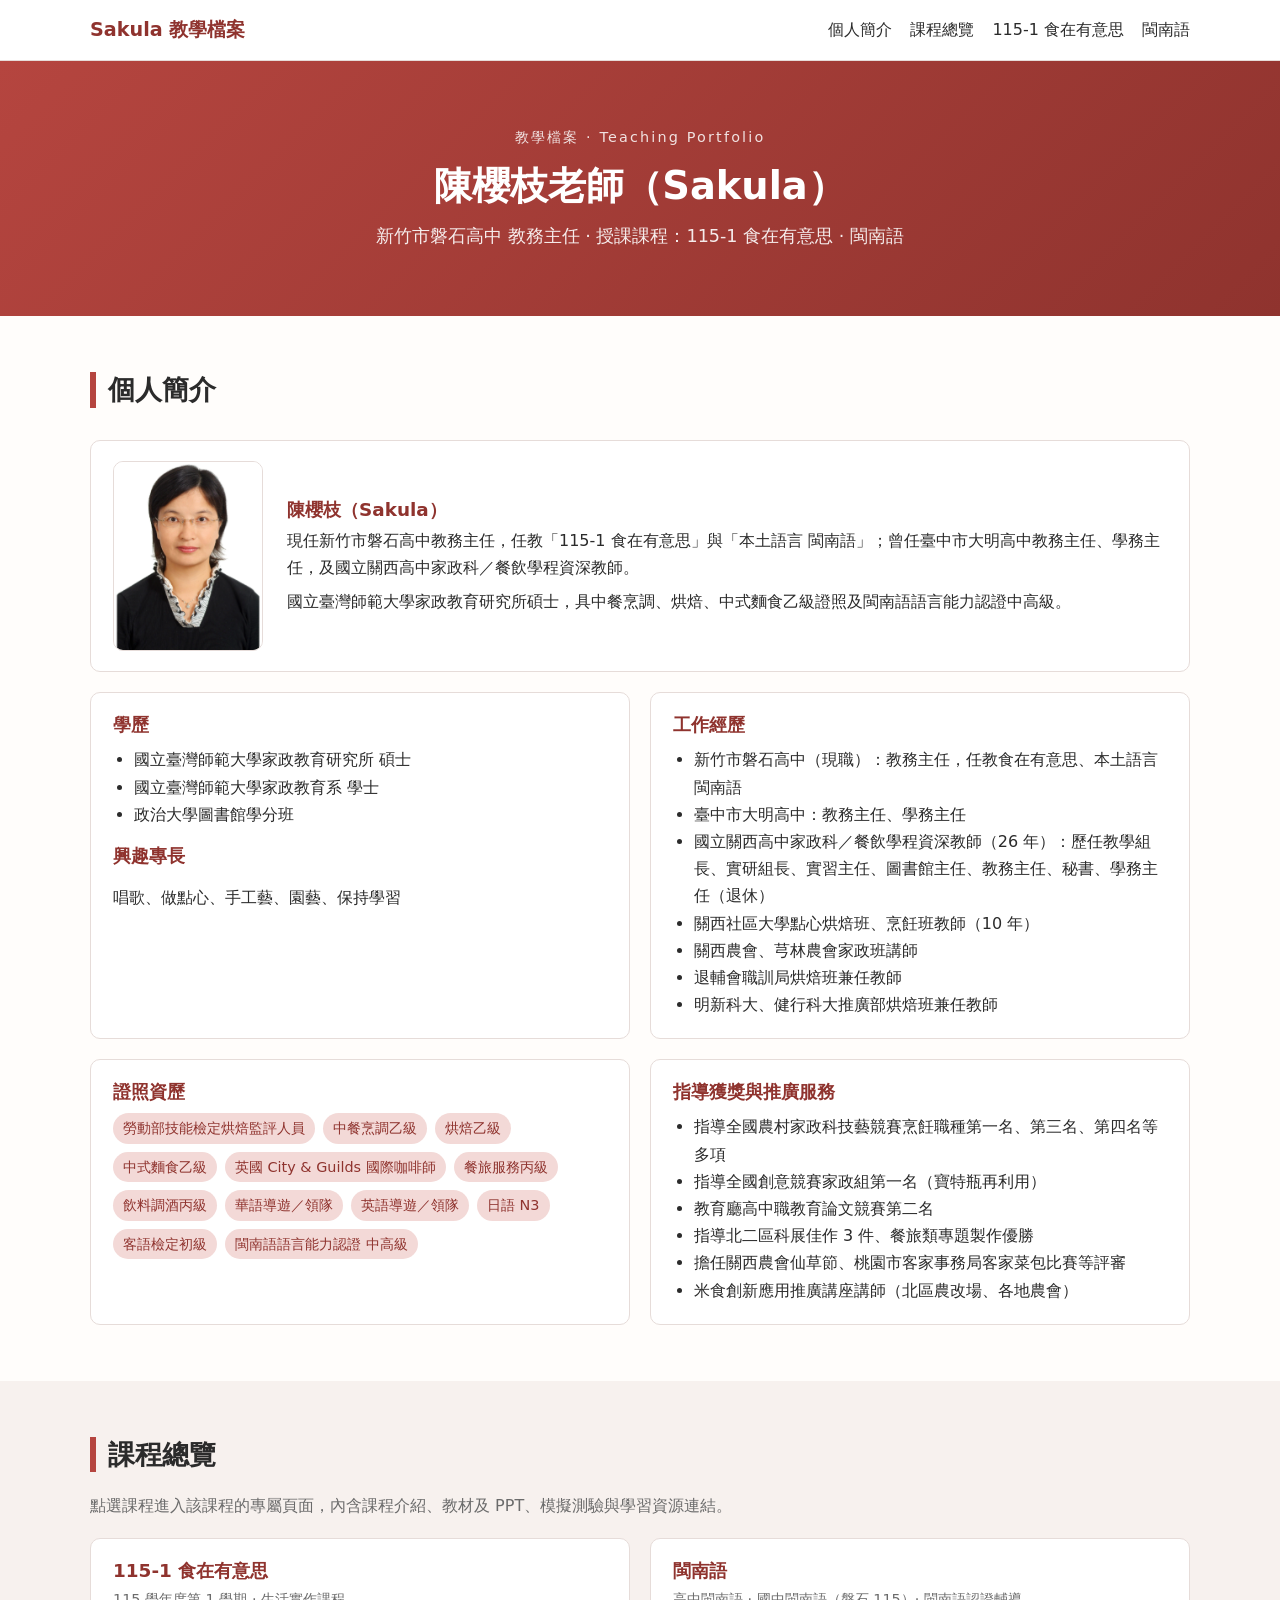
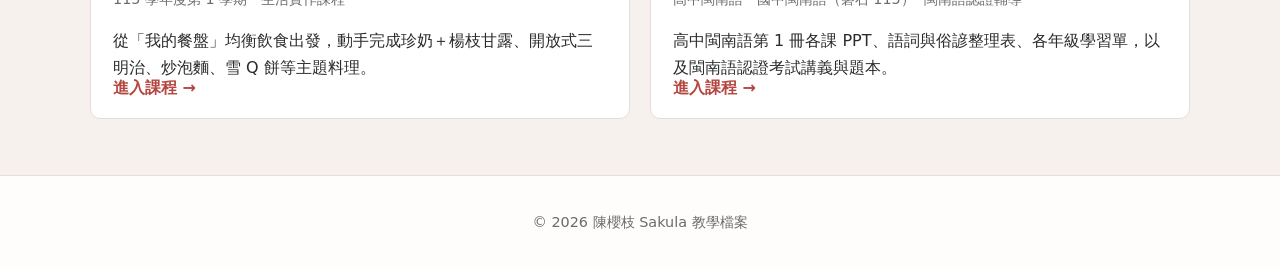
==== site/index.html @ 38aab3a3 "網站頁面" ====
<!DOCTYPE html>
<html lang="zh-Hant">
<head>
  <meta charset="UTF-8">
  <meta name="viewport" content="width=device-width, initial-scale=1.0">
  <title>Sakula 教學檔案網站｜陳櫻枝老師</title>
  <link rel="stylesheet" href="style.css">
</head>
<body data-page="home">

  <header class="site-header">
    <div class="container header-inner">
      <a class="brand" href="index.html">Sakula 教學檔案</a>
      <button class="nav-toggle" id="navToggle" aria-label="開啟選單">☰</button>
      <nav class="site-nav" id="siteNav">
        <a href="index.html#about">個人簡介</a>
        <a href="index.html#courses">課程總覽</a>
        <a href="food.html">115-1 食在有意思</a>
        <a href="taiwanese.html">閩南語</a>
      </nav>
    </div>
  </header>

  <main id="top">

    <section class="hero">
      <div class="container">
        <p class="hero-kicker">教學檔案 · Teaching Portfolio</p>
        <h1>陳櫻枝老師（Sakula）</h1>
        <p class="hero-sub">新竹市磐石高中 教務主任 · 授課課程：115-1 食在有意思 · 閩南語</p>
      </div>
    </section>

    <!-- 個人簡介 -->
    <section id="about" class="section">
      <div class="container">
        <h2>個人簡介</h2>
        <div class="profile card">
          <img class="profile-photo" src="photo.png" alt="陳櫻枝老師照片">
          <div class="profile-text">
            <h3>陳櫻枝（Sakula）</h3>
            <p>現任新竹市磐石高中教務主任，任教「115-1 食在有意思」與「本土語言 閩南語」；曾任臺中市大明高中教務主任、學務主任，及國立關西高中家政科／餐飲學程資深教師。</p>
            <p>國立臺灣師範大學家政教育研究所碩士，具中餐烹調、烘焙、中式麵食乙級證照及閩南語語言能力認證中高級。</p>
          </div>
        </div>
        <div class="grid two">
          <div class="card">
            <h3>學歷</h3>
            <ul>
              <li>國立臺灣師範大學家政教育研究所 碩士</li>
              <li>國立臺灣師範大學家政教育系 學士</li>
              <li>政治大學圖書館學分班</li>
            </ul>
            <h3>興趣專長</h3>
            <p>唱歌、做點心、手工藝、園藝、保持學習</p>
          </div>
          <div class="card">
            <h3>工作經歷</h3>
            <ul>
              <li>新竹市磐石高中（現職）：教務主任，任教食在有意思、本土語言閩南語</li>
              <li>臺中市大明高中：教務主任、學務主任</li>
              <li>國立關西高中家政科／餐飲學程資深教師（26 年）：歷任教學組長、實研組長、實習主任、圖書館主任、教務主任、秘書、學務主任（退休）</li>
              <li>關西社區大學點心烘焙班、烹飪班教師（10 年）</li>
              <li>關西農會、芎林農會家政班講師</li>
              <li>退輔會職訓局烘焙班兼任教師</li>
              <li>明新科大、健行科大推廣部烘焙班兼任教師</li>
            </ul>
          </div>
          <div class="card">
            <h3>證照資歷</h3>
            <ul class="tags">
              <li>勞動部技能檢定烘焙監評人員</li>
              <li>中餐烹調乙級</li>
              <li>烘焙乙級</li>
              <li>中式麵食乙級</li>
              <li>英國 City &amp; Guilds 國際咖啡師</li>
              <li>餐旅服務丙級</li>
              <li>飲料調酒丙級</li>
              <li>華語導遊／領隊</li>
              <li>英語導遊／領隊</li>
              <li>日語 N3</li>
              <li>客語檢定初級</li>
              <li>閩南語語言能力認證 中高級</li>
            </ul>
          </div>
          <div class="card">
            <h3>指導獲獎與推廣服務</h3>
            <ul>
              <li>指導全國農村家政科技藝競賽烹飪職種第一名、第三名、第四名等多項</li>
              <li>指導全國創意競賽家政組第一名（寶特瓶再利用）</li>
              <li>教育廳高中職教育論文競賽第二名</li>
              <li>指導北二區科展佳作 3 件、餐旅類專題製作優勝</li>
              <li>擔任關西農會仙草節、桃園市客家事務局客家菜包比賽等評審</li>
              <li>米食創新應用推廣講座講師（北區農改場、各地農會）</li>
            </ul>
          </div>
        </div>
      </div>
    </section>

    <!-- 課程總覽 -->
    <section id="courses" class="section alt">
      <div class="container">
        <h2>課程總覽</h2>
        <p class="note">點選課程進入該課程的專屬頁面，內含課程介紹、教材及 PPT、模擬測驗與學習資源連結。</p>
        <div class="grid two">
          <a class="card course-entry" href="food.html">
            <h3>115-1 食在有意思</h3>
            <p class="meta">115 學年度第 1 學期 · 生活實作課程</p>
            <p>從「我的餐盤」均衡飲食出發，動手完成珍奶＋楊枝甘露、開放式三明治、炒泡麵、雪 Q 餅等主題料理。</p>
            <span class="enter">進入課程 →</span>
          </a>
          <a class="card course-entry" href="taiwanese.html">
            <h3>閩南語</h3>
            <p class="meta">高中閩南語 · 國中閩南語（磐石 115）· 閩南語認證輔導</p>
            <p>高中閩南語第 1 冊各課 PPT、語詞與俗諺整理表、各年級學習單，以及閩南語認證考試講義與題本。</p>
            <span class="enter">進入課程 →</span>
          </a>
        </div>
      </div>
    </section>

  </main>

  <footer class="site-footer">
    <div class="container">
      <p>© <span id="year"></span> 陳櫻枝 Sakula 教學檔案</p>
    </div>
  </footer>

  <script src="script.js"></script>
</body>
</html>
---- site/style.css ----
/* ===== 基本設定 ===== */
:root {
  --primary: #b5453f;      /* 櫻紅 */
  --primary-dark: #8f332e;
  --accent: #f3d9d7;
  --text: #2b2b2b;
  --muted: #6b6b6b;
  --bg: #fffdfb;
  --bg-alt: #f7f1ee;
  --card: #ffffff;
  --border: #e6dcd9;
  --radius: 10px;
}

* { box-sizing: border-box; }

html { scroll-behavior: smooth; }

body {
  margin: 0;
  font-family: "Noto Sans TC", "PingFang TC", "Microsoft JhengHei", system-ui, sans-serif;
  color: var(--text);
  background: var(--bg);
  line-height: 1.7;
}

a { color: var(--primary); text-decoration: none; }
a:hover { text-decoration: underline; }

.container {
  width: min(1100px, 100% - 32px);
  margin: 0 auto;
}

h1, h2, h3 { line-height: 1.3; margin: 0 0 .5em; }
h2 {
  font-size: 1.7rem;
  border-left: 6px solid var(--primary);
  padding-left: 12px;
  margin-bottom: 1.2em;
}
h3 { font-size: 1.15rem; color: var(--primary-dark); }

ul { padding-left: 1.3em; margin: 0 0 1em; }

/* ===== 頁首 ===== */
.site-header {
  position: sticky;
  top: 0;
  z-index: 10;
  background: #fff;
  border-bottom: 1px solid var(--border);
}
.header-inner {
  display: flex;
  align-items: center;
  justify-content: space-between;
  min-height: 60px;
  flex-wrap: wrap;
}
.brand { font-weight: 700; font-size: 1.2rem; color: var(--primary-dark); }
.site-nav { display: flex; gap: 18px; }
.site-nav a { color: var(--text); font-weight: 500; padding: 6px 0; }
.site-nav a:hover { color: var(--primary); text-decoration: none; }
.nav-toggle {
  display: none;
  background: none;
  border: 1px solid var(--border);
  border-radius: 6px;
  font-size: 1.3rem;
  padding: 2px 10px;
  cursor: pointer;
}

/* ===== 橫幅 ===== */
.hero {
  background: linear-gradient(135deg, var(--primary) 0%, var(--primary-dark) 100%);
  color: #fff;
  padding: 64px 0;
  text-align: center;
}
.hero-kicker { margin: 0; letter-spacing: .15em; opacity: .85; font-size: .9rem; }
.hero h1 { font-size: 2.4rem; margin: .3em 0; }
.hero-sub { margin: 0; font-size: 1.1rem; opacity: .9; }

.site-nav a.active { color: var(--primary); border-bottom: 2px solid var(--primary); }
.sub-nav { display: flex; justify-content: center; flex-wrap: wrap; gap: 10px; margin-top: 22px; }
.sub-nav a {
  color: #fff;
  border: 1px solid rgba(255,255,255,.6);
  border-radius: 999px;
  padding: 5px 16px;
  font-size: .95rem;
}
.sub-nav a:hover { background: rgba(255,255,255,.15); text-decoration: none; }
.course-hero { padding: 48px 0; }

.course-entry { display: block; color: var(--text); position: relative; padding-bottom: 48px; }
.course-entry:hover { text-decoration: none; border-color: var(--primary); box-shadow: 0 4px 14px rgba(0,0,0,.06); }
.course-entry .meta { color: var(--muted); font-size: .9rem; margin-top: -.4em; }
.course-entry .enter {
  position: absolute; left: 22px; bottom: 16px;
  color: var(--primary); font-weight: 600;
}

/* ===== 個人簡介：照片 ===== */
.profile { display: flex; gap: 24px; align-items: center; margin-bottom: 20px; }
.profile-photo {
  width: 150px; height: 190px; object-fit: cover; flex: none;
  border-radius: var(--radius); border: 1px solid var(--border);
}
.profile-text h3 { margin-bottom: .3em; }
.profile-text p { margin: 0 0 .4em; }
@media (max-width: 720px) {
  .profile { flex-direction: column; text-align: center; }
}

/* ===== 區塊 ===== */
.section { padding: 56px 0; }
.section.alt { background: var(--bg-alt); }
.note { color: var(--muted); margin-top: -0.8em; margin-bottom: 1.2em; }

.grid { display: grid; gap: 20px; }
.grid.two { grid-template-columns: repeat(2, 1fr); }

.card {
  background: var(--card);
  border: 1px solid var(--border);
  border-radius: var(--radius);
  padding: 20px 22px;
}
.card ul:last-child, .card p:last-child { margin-bottom: 0; }

.tags { list-style: none; padding: 0; display: flex; flex-wrap: wrap; gap: 8px; }
.tags li {
  background: var(--accent);
  color: var(--primary-dark);
  padding: 3px 10px;
  border-radius: 999px;
  font-size: .9rem;
}

.course .meta { color: var(--muted); font-size: .9rem; margin-top: -.4em; }

/* ===== 教材清單 ===== */
.filter { margin-bottom: 18px; }
.filter input {
  width: min(420px, 100%);
  padding: 8px 12px;
  border: 1px solid var(--border);
  border-radius: 6px;
  font-size: 1rem;
}

.material-group { margin-bottom: 28px; }
.material-group h3 {
  border-bottom: 2px solid var(--accent);
  padding-bottom: 6px;
}
.material-group h4 {
  margin: 14px 0 6px;
  font-size: 1rem;
  color: var(--muted);
}
.file-list { list-style: none; padding: 0; margin: 0; }
.file-list li {
  display: flex;
  align-items: center;
  gap: 10px;
  padding: 7px 10px;
  border-bottom: 1px dashed var(--border);
}
.file-list li:hover { background: var(--bg-alt); }
.badge {
  flex: none;
  font-size: .72rem;
  font-weight: 700;
  padding: 2px 7px;
  border-radius: 4px;
  color: #fff;
  min-width: 44px;
  text-align: center;
}
.badge.pptx { background: #d24726; }
.badge.docx { background: #2b579a; }
.badge.doc  { background: #2b579a; }
.badge.pdf  { background: #b30b00; }
.badge.zip  { background: #6b6b6b; }

details.newsletter summary {
  cursor: pointer;
  font-weight: 500;
  padding: 8px 0;
}
.newsletter-grid {
  display: flex;
  flex-wrap: wrap;
  gap: 6px;
  padding-top: 8px;
}
.newsletter-grid a {
  border: 1px solid var(--border);
  border-radius: 6px;
  padding: 3px 9px;
  font-size: .9rem;
  background: #fff;
}
.empty { color: var(--muted); padding: 12px 0; }

/* ===== 模擬測驗 ===== */
.question {
  background: var(--card);
  border: 1px solid var(--border);
  border-radius: var(--radius);
  padding: 16px 20px;
  margin-bottom: 14px;
}
.question p { margin: 0 0 8px; font-weight: 600; }
.question .qtag {
  display: inline-block;
  font-size: .78rem;
  color: var(--primary-dark);
  background: var(--accent);
  padding: 1px 8px;
  border-radius: 999px;
  margin-right: 6px;
  font-weight: 500;
}
.question label { display: block; padding: 4px 0; cursor: pointer; }
.question input { margin-right: 8px; }
.question.correct { border-color: #3a9d5d; background: #f1faf4; }
.question.wrong   { border-color: #d33; background: #fff4f4; }
.explain { font-size: .92rem; color: var(--muted); margin-top: 8px; }

.quiz-actions { display: flex; gap: 10px; margin-top: 6px; }
.btn {
  background: var(--primary);
  color: #fff;
  border: none;
  border-radius: 6px;
  padding: 9px 22px;
  font-size: 1rem;
  cursor: pointer;
}
.btn:hover { background: var(--primary-dark); }
.btn.secondary { background: #fff; color: var(--primary-dark); border: 1px solid var(--primary); }
.quiz-result {
  margin-top: 18px;
  padding: 14px 18px;
  background: #fff;
  border-left: 6px solid var(--primary);
  border-radius: var(--radius);
  font-size: 1.1rem;
}

/* ===== 學習資源 ===== */
.resource a { font-weight: 600; font-size: 1.05rem; }
.resource p { margin: 4px 0 0; color: var(--muted); font-size: .95rem; }

/* ===== 頁尾 ===== */
.site-footer {
  border-top: 1px solid var(--border);
  padding: 20px 0;
  text-align: center;
  color: var(--muted);
  font-size: .9rem;
}

/* ===== 手機版 ===== */
@media (max-width: 720px) {
  .grid.two { grid-template-columns: 1fr; }
  .hero h1 { font-size: 1.8rem; }
  .nav-toggle { display: block; }
  .site-nav {
    display: none;
    flex-direction: column;
    width: 100%;
    gap: 0;
    padding-bottom: 8px;
  }
  .site-nav.open { display: flex; }
  .site-nav a { padding: 8px 0; border-top: 1px solid var(--border); }
}

/* ===== 教材列的測驗按鈕 ===== */
.file-list li a:first-of-type { flex: 1; }
.quiz-btn {
  flex: none;
  background: var(--primary);
  color: #fff !important;
  border-radius: 999px;
  padding: 2px 12px;
  font-size: .82rem;
  font-weight: 600;
  white-space: nowrap;
}
.quiz-btn:hover { background: var(--primary-dark); text-decoration: none; }
.no-quiz { flex: none; color: var(--muted); font-size: .8rem; white-space: nowrap; }

/* ===== 測驗清單卡片 ===== */
.quiz-card { display: flex; flex-direction: column; }
.quiz-card .meta { color: var(--muted); font-size: .9rem; margin-top: -.4em; flex: 1; }
.quiz-card-actions { display: flex; gap: 14px; align-items: center; margin-top: 10px; }
.quiz-card-actions .quiz-btn { font-size: .95rem; padding: 6px 18px; }

/* ===== 獨立測驗頁 ===== */
.quiz-intro { margin-bottom: 20px; }
.quiz-intro p { margin: 0; }
.sub-nav a { max-width: 100%; overflow: hidden; text-overflow: ellipsis; }
.question label { padding-left: 4px; }
.question input:disabled + * { opacity: .9; }
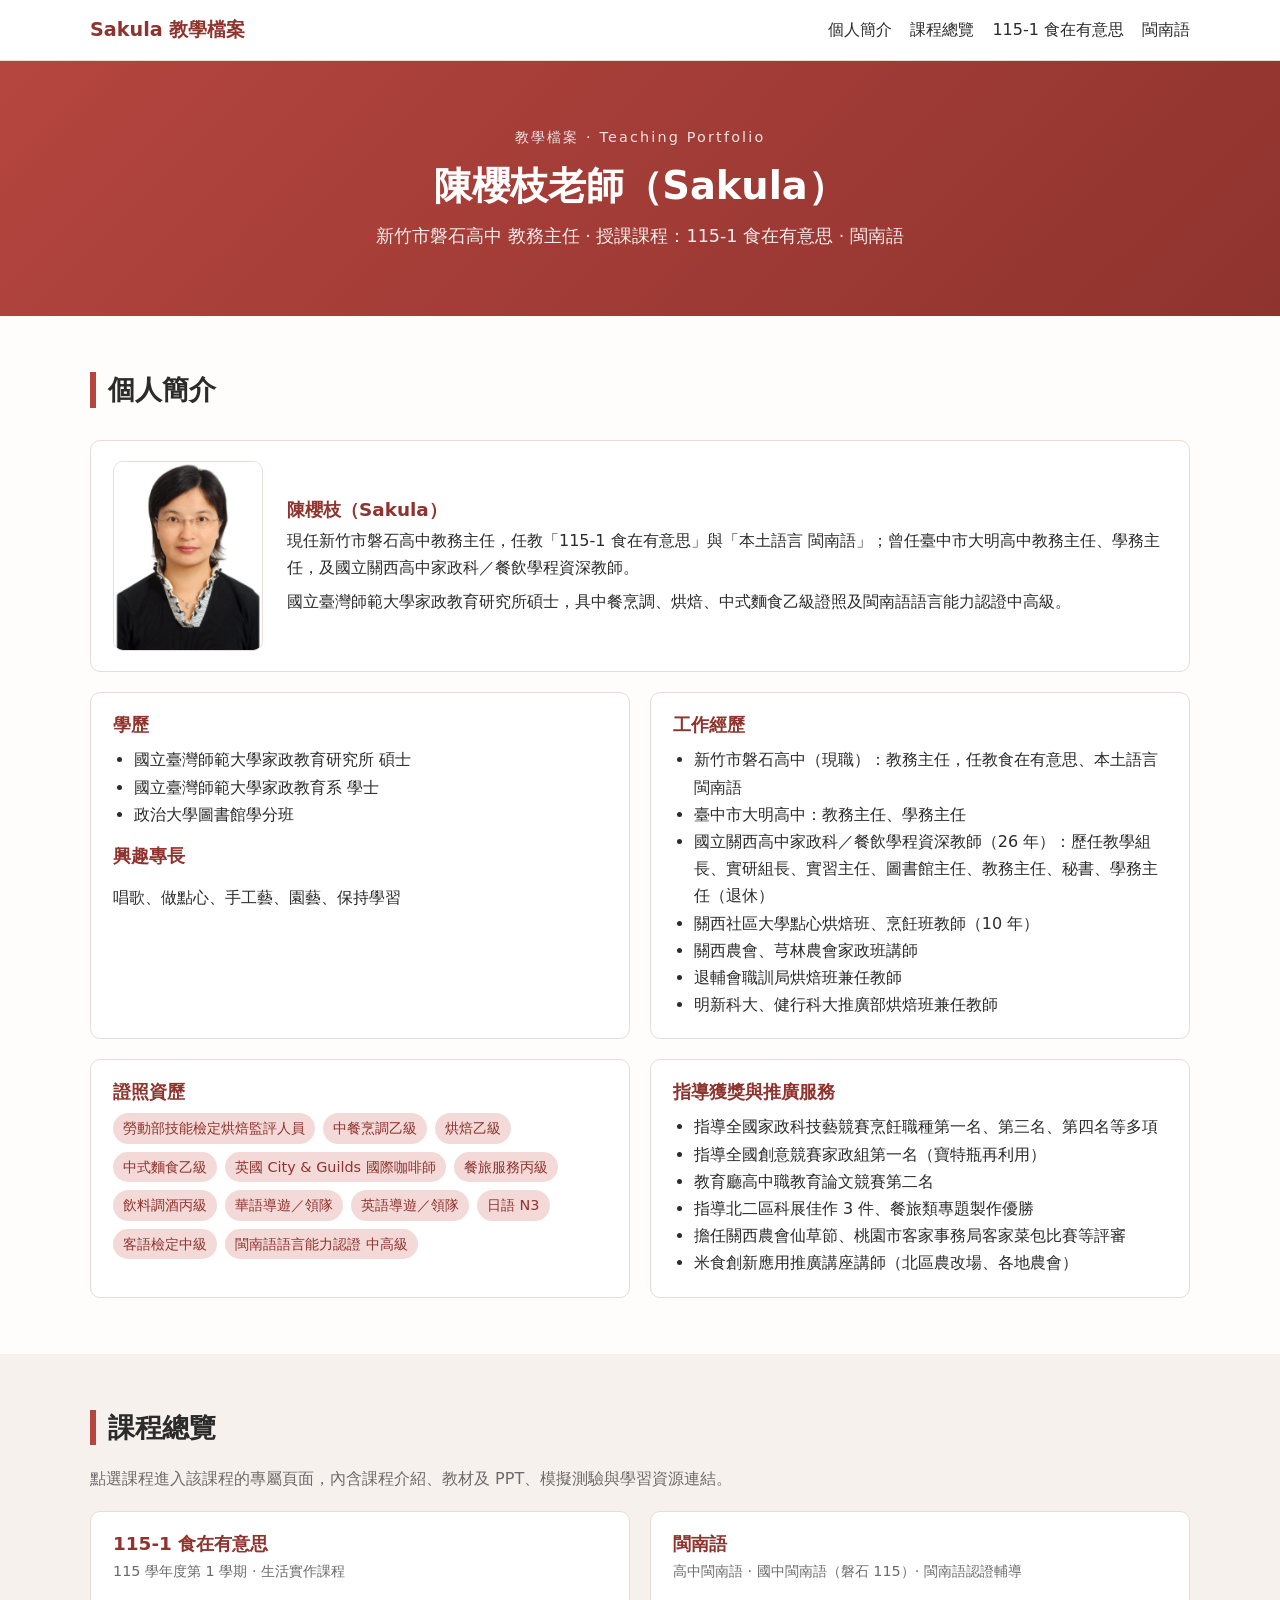
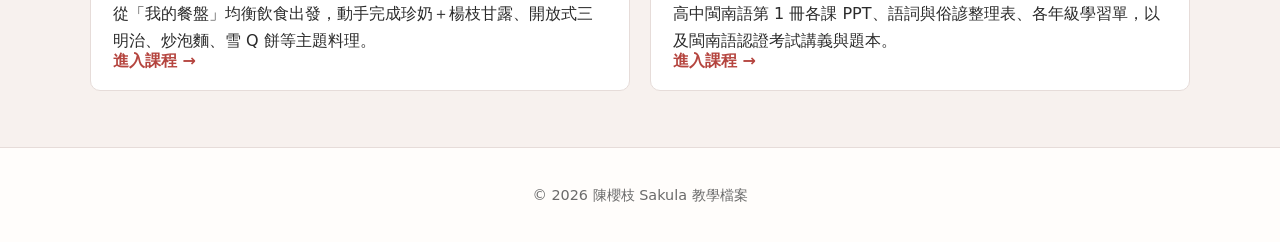
==== commit 42541bb4: "個人簡介：客語檢定中級、全國家政科技藝競賽" ====
--- a/site/index.html
+++ b/site/index.html
@@ -79,14 +79,14 @@
               <li>華語導遊／領隊</li>
               <li>英語導遊／領隊</li>
               <li>日語 N3</li>
-              <li>客語檢定初級</li>
+              <li>客語檢定中級</li>
               <li>閩南語語言能力認證 中高級</li>
             </ul>
           </div>
           <div class="card">
             <h3>指導獲獎與推廣服務</h3>
             <ul>
-              <li>指導全國農村家政科技藝競賽烹飪職種第一名、第三名、第四名等多項</li>
+              <li>指導全國家政科技藝競賽烹飪職種第一名、第三名、第四名等多項</li>
               <li>指導全國創意競賽家政組第一名（寶特瓶再利用）</li>
               <li>教育廳高中職教育論文競賽第二名</li>
               <li>指導北二區科展佳作 3 件、餐旅類專題製作優勝</li>
